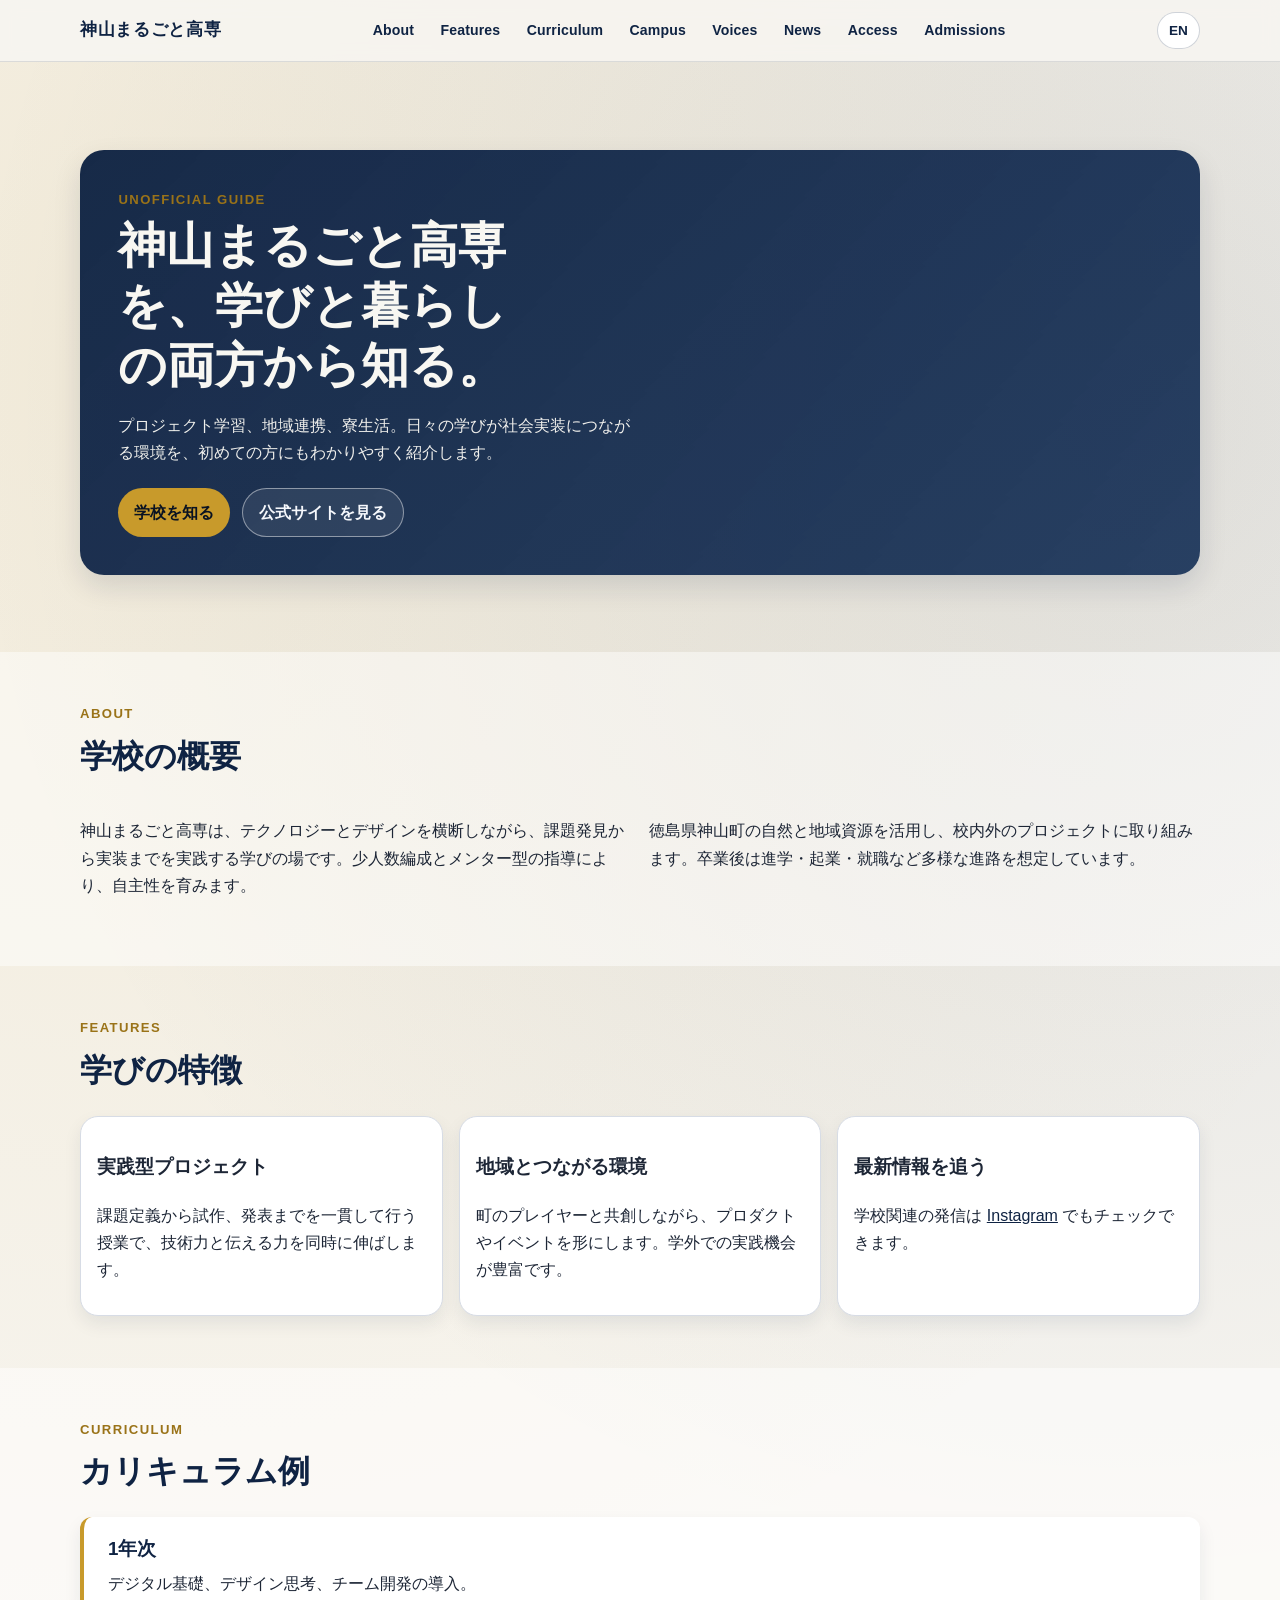
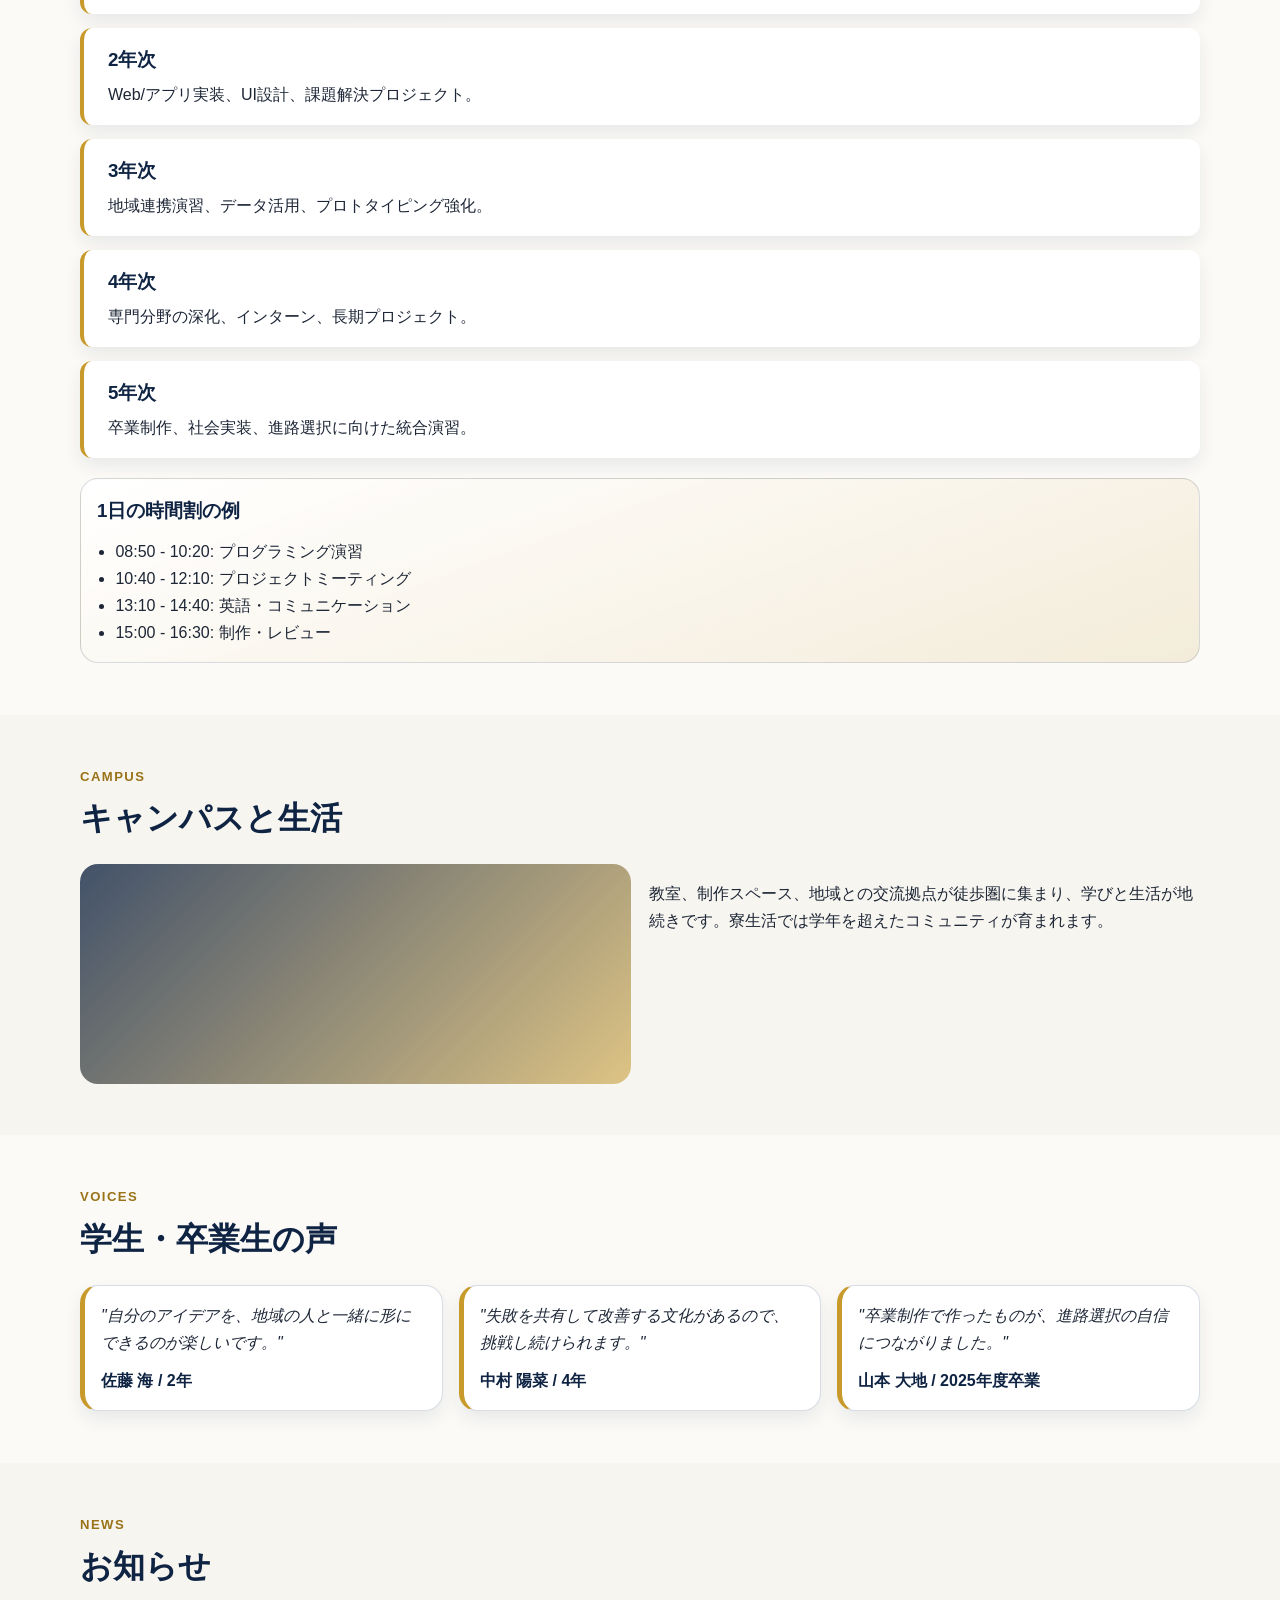
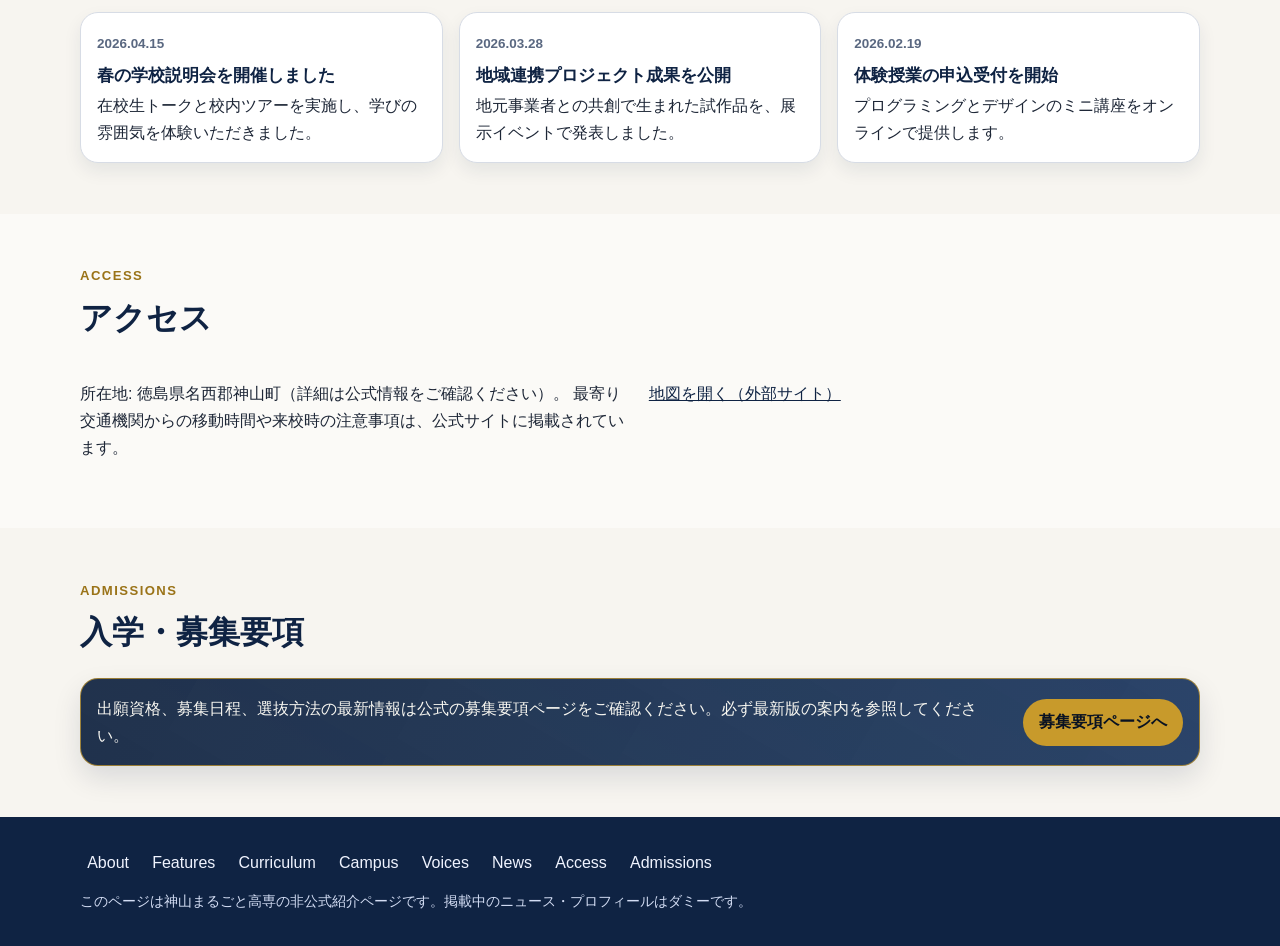
==== index.html @ 4eb80953 "Add initial structure and styles for unofficial Kamiyama Marugoto KOSEN introduction page - Create ." ====
<!doctype html>
<html lang="ja">
  <head>
    <meta charset="UTF-8" />
    <meta name="viewport" content="width=device-width, initial-scale=1.0" />
    <title>神山まるごと高専 非公式紹介ページ</title>
    <meta
      name="description"
      content="神山まるごと高専を紹介する非公式ページです。学びの特徴、カリキュラム、キャンパス、アクセス、募集要項をまとめています。"
    />
    <meta property="og:type" content="website" />
    <meta property="og:title" content="神山まるごと高専 非公式紹介ページ" />
    <meta
      property="og:description"
      content="神山まるごと高専の魅力を、学び・生活・アクセスの観点でわかりやすく紹介します。"
    />
    <meta property="og:image" content="assets/images/ogp-placeholder.jpg" />
    <meta name="twitter:card" content="summary_large_image" />
    <link rel="alternate" hreflang="ja" href="./index.html" />
    <link rel="alternate" hreflang="en" href="./en/index.html" />
    <link rel="alternate" hreflang="x-default" href="./index.html" />
    <link rel="stylesheet" href="assets/css/styles.css" />
    <script src="assets/js/main.js" defer></script>
  </head>
  <body>
    <a class="skip-link" href="#main-content">本文へスキップ</a>

    <header class="site-header" id="top">
      <div class="container header-inner">
        <a class="site-logo" href="#top">神山まるごと高専</a>

        <button
          class="nav-toggle"
          type="button"
          aria-expanded="false"
          aria-controls="primary-nav"
        >
          メニュー
        </button>

        <nav class="primary-nav" id="primary-nav" aria-label="メインナビゲーション">
          <ul>
            <li><a href="#about">About</a></li>
            <li><a href="#features">Features</a></li>
            <li><a href="#curriculum">Curriculum</a></li>
            <li><a href="#campus">Campus</a></li>
            <li><a href="#voices">Voices</a></li>
            <li><a href="#news">News</a></li>
            <li><a href="#access">Access</a></li>
            <li><a href="#admissions">Admissions</a></li>
          </ul>
        </nav>

        <a class="lang-link" href="en/index.html" lang="en" hreflang="en">EN</a>
      </div>
    </header>

    <main id="main-content">
      <section class="hero">
        <div class="container hero-inner">
          <p class="section-eyebrow">Unofficial Guide</p>
          <h1>神山まるごと高専を、学びと暮らしの両方から知る。</h1>
          <p class="hero-copy">
            プロジェクト学習、地域連携、寮生活。日々の学びが社会実装につながる環境を、初めての方にもわかりやすく紹介します。
          </p>
          <div class="hero-actions">
            <a class="button button-primary" href="#about">学校を知る</a>
            <a
              class="button button-secondary"
              href="https://kamiyama.ac.jp/"
              target="_blank"
              rel="noopener noreferrer"
              >公式サイトを見る</a
            >
          </div>
        </div>
      </section>

      <section class="section" id="about">
        <div class="container">
          <p class="section-eyebrow">About</p>
          <h2 class="section-title">学校の概要</h2>
          <div class="two-col">
            <p>
              神山まるごと高専は、テクノロジーとデザインを横断しながら、課題発見から実装までを実践する学びの場です。少人数編成とメンター型の指導により、自主性を育みます。
            </p>
            <p>
              徳島県神山町の自然と地域資源を活用し、校内外のプロジェクトに取り組みます。卒業後は進学・起業・就職など多様な進路を想定しています。
            </p>
          </div>
        </div>
      </section>

      <section class="section" id="features">
        <div class="container">
          <p class="section-eyebrow">Features</p>
          <h2 class="section-title">学びの特徴</h2>
          <div class="feature-grid">
            <article class="feature">
              <h3>実践型プロジェクト</h3>
              <p>
                課題定義から試作、発表までを一貫して行う授業で、技術力と伝える力を同時に伸ばします。
              </p>
            </article>
            <article class="feature">
              <h3>地域とつながる環境</h3>
              <p>
                町のプレイヤーと共創しながら、プロダクトやイベントを形にします。学外での実践機会が豊富です。
              </p>
            </article>
            <article class="feature">
              <h3>最新情報を追う</h3>
              <p>
                学校関連の発信は
                <a
                  href="https://www.instagram.com/"
                  target="_blank"
                  rel="noopener noreferrer"
                  >Instagram</a
                >
                でもチェックできます。
              </p>
            </article>
          </div>
        </div>
      </section>

      <section class="section" id="curriculum">
        <div class="container">
          <p class="section-eyebrow">Curriculum</p>
          <h2 class="section-title">カリキュラム例</h2>
          <div class="timeline">
            <article class="timeline-item">
              <h3>1年次</h3>
              <p>デジタル基礎、デザイン思考、チーム開発の導入。</p>
            </article>
            <article class="timeline-item">
              <h3>2年次</h3>
              <p>Web/アプリ実装、UI設計、課題解決プロジェクト。</p>
            </article>
            <article class="timeline-item">
              <h3>3年次</h3>
              <p>地域連携演習、データ活用、プロトタイピング強化。</p>
            </article>
            <article class="timeline-item">
              <h3>4年次</h3>
              <p>専門分野の深化、インターン、長期プロジェクト。</p>
            </article>
            <article class="timeline-item">
              <h3>5年次</h3>
              <p>卒業制作、社会実装、進路選択に向けた統合演習。</p>
            </article>
          </div>

          <div class="schedule-card">
            <h3>1日の時間割の例</h3>
            <ul>
              <li>08:50 - 10:20: プログラミング演習</li>
              <li>10:40 - 12:10: プロジェクトミーティング</li>
              <li>13:10 - 14:40: 英語・コミュニケーション</li>
              <li>15:00 - 16:30: 制作・レビュー</li>
            </ul>
          </div>
        </div>
      </section>

      <section class="section" id="campus">
        <div class="container">
          <p class="section-eyebrow">Campus</p>
          <h2 class="section-title">キャンパスと生活</h2>
          <div class="two-col">
            <div class="image-placeholder" role="img" aria-label="キャンパスのプレースホルダー画像"></div>
            <p>
              教室、制作スペース、地域との交流拠点が徒歩圏に集まり、学びと生活が地続きです。寮生活では学年を超えたコミュニティが育まれます。
            </p>
          </div>
        </div>
      </section>

      <section class="section" id="voices">
        <div class="container">
          <p class="section-eyebrow">Voices</p>
          <h2 class="section-title">学生・卒業生の声</h2>
          <!-- Dummy profiles: replace names and quotes before production. -->
          <div class="voices-grid">
            <article class="voice-card">
              <p class="voice-quote">"自分のアイデアを、地域の人と一緒に形にできるのが楽しいです。"</p>
              <p class="voice-meta">佐藤 海 / 2年</p>
            </article>
            <article class="voice-card">
              <p class="voice-quote">"失敗を共有して改善する文化があるので、挑戦し続けられます。"</p>
              <p class="voice-meta">中村 陽菜 / 4年</p>
            </article>
            <article class="voice-card">
              <p class="voice-quote">"卒業制作で作ったものが、進路選択の自信につながりました。"</p>
              <p class="voice-meta">山本 大地 / 2025年度卒業</p>
            </article>
          </div>
        </div>
      </section>

      <section class="section" id="news">
        <div class="container">
          <p class="section-eyebrow">News</p>
          <h2 class="section-title">お知らせ</h2>
          <!-- Dummy news entries: replace date, title, and excerpts before production. -->
          <div class="news-list">
            <article class="news-item">
              <time datetime="2026-04-15">2026.04.15</time>
              <h3>春の学校説明会を開催しました</h3>
              <p>在校生トークと校内ツアーを実施し、学びの雰囲気を体験いただきました。</p>
            </article>
            <article class="news-item">
              <time datetime="2026-03-28">2026.03.28</time>
              <h3>地域連携プロジェクト成果を公開</h3>
              <p>地元事業者との共創で生まれた試作品を、展示イベントで発表しました。</p>
            </article>
            <article class="news-item">
              <time datetime="2026-02-19">2026.02.19</time>
              <h3>体験授業の申込受付を開始</h3>
              <p>プログラミングとデザインのミニ講座をオンラインで提供します。</p>
            </article>
          </div>
        </div>
      </section>

      <section class="section" id="access">
        <div class="container">
          <p class="section-eyebrow">Access</p>
          <h2 class="section-title">アクセス</h2>
          <div class="two-col">
            <p>
              所在地: 徳島県名西郡神山町（詳細は公式情報をご確認ください）。
              最寄り交通機関からの移動時間や来校時の注意事項は、公式サイトに掲載されています。
            </p>
            <p>
              <a
                href="https://maps.google.com/"
                target="_blank"
                rel="noopener noreferrer"
                >地図を開く（外部サイト）</a
              >
            </p>
          </div>
        </div>
      </section>

      <section class="section" id="admissions">
        <div class="container">
          <p class="section-eyebrow">Admissions</p>
          <h2 class="section-title">入学・募集要項</h2>
          <div class="cta-band">
            <p>
              出願資格、募集日程、選抜方法の最新情報は公式の募集要項ページをご確認ください。必ず最新版の案内を参照してください。
            </p>
            <a
              class="button button-primary"
              href="https://kamiyama.ac.jp/admissions"
              target="_blank"
              rel="noopener noreferrer"
              >募集要項ページへ</a
            >
          </div>
        </div>
      </section>
    </main>

    <footer class="site-footer">
      <div class="container footer-inner">
        <nav aria-label="フッターナビゲーション">
          <ul class="footer-nav">
            <li><a href="#about">About</a></li>
            <li><a href="#features">Features</a></li>
            <li><a href="#curriculum">Curriculum</a></li>
            <li><a href="#campus">Campus</a></li>
            <li><a href="#voices">Voices</a></li>
            <li><a href="#news">News</a></li>
            <li><a href="#access">Access</a></li>
            <li><a href="#admissions">Admissions</a></li>
          </ul>
        </nav>
        <p class="footer-note">
          このページは神山まるごと高専の非公式紹介ページです。掲載中のニュース・プロフィールはダミーです。
        </p>
      </div>
    </footer>
  </body>
</html>
---- assets/css/styles.css ----
:root {
  --color-navy: #0f2343;
  --color-accent: #c89a2b;
  --color-bg: #f7f5f0;
  --color-text: #1d2636;
  --color-surface: #ffffff;
  --color-border: #d7dce5;
  --radius-lg: 18px;
  --radius-md: 12px;
  --shadow-soft: 0 12px 28px rgba(12, 28, 54, 0.12);
}

* {
  box-sizing: border-box;
}

html {
  scroll-behavior: smooth;
}

body {
  margin: 0;
  color: var(--color-text);
  font-family: "Noto Sans JP", "Yu Gothic", "Hiragino Kaku Gothic ProN", sans-serif;
  line-height: 1.7;
  background:
    radial-gradient(circle at 12% 8%, rgba(200, 154, 43, 0.12), transparent 34%),
    radial-gradient(circle at 88% 10%, rgba(15, 35, 67, 0.1), transparent 30%),
    var(--color-bg);
}

a {
  color: var(--color-navy);
}

a:hover {
  color: #193669;
}

.skip-link {
  position: absolute;
  left: 1rem;
  top: -100%;
  z-index: 200;
  padding: 0.75rem 1rem;
  border-radius: var(--radius-md);
  background: var(--color-navy);
  color: #fff;
  text-decoration: none;
  transition: top 0.2s ease;
}

.skip-link:focus-visible {
  top: 1rem;
}

:focus-visible {
  outline: 3px solid var(--color-accent);
  outline-offset: 3px;
}

.container {
  width: min(1120px, 92vw);
  margin-inline: auto;
}

.site-header {
  position: sticky;
  top: 0;
  z-index: 100;
  background: rgba(247, 245, 240, 0.92);
  backdrop-filter: blur(8px);
  border-bottom: 1px solid rgba(15, 35, 67, 0.12);
}

.header-inner {
  display: grid;
  grid-template-columns: auto 1fr auto;
  gap: 1rem;
  align-items: center;
  padding: 0.75rem 0;
}

.site-logo {
  font-size: 1.05rem;
  font-weight: 800;
  letter-spacing: 0.04em;
  text-decoration: none;
  color: var(--color-navy);
}

.nav-toggle {
  display: none;
  justify-self: end;
  border: 1px solid var(--color-navy);
  background: transparent;
  color: var(--color-navy);
  border-radius: 999px;
  padding: 0.4rem 0.8rem;
  font-weight: 700;
  cursor: pointer;
}

.primary-nav {
  justify-self: center;
}

.primary-nav ul {
  display: flex;
  flex-wrap: wrap;
  justify-content: center;
  gap: 0.2rem 0.35rem;
  margin: 0;
  padding: 0;
  list-style: none;
}

.primary-nav a {
  display: inline-block;
  padding: 0.4rem 0.65rem;
  border-radius: 999px;
  text-decoration: none;
  font-size: 0.88rem;
  font-weight: 700;
  letter-spacing: 0.01em;
}

.primary-nav a:hover {
  background: rgba(15, 35, 67, 0.09);
}

.lang-link {
  justify-self: end;
  display: inline-flex;
  align-items: center;
  justify-content: center;
  min-width: 2.6rem;
  padding: 0.38rem 0.7rem;
  border-radius: 999px;
  border: 1px solid rgba(15, 35, 67, 0.2);
  text-decoration: none;
  font-weight: 700;
  font-size: 0.85rem;
  color: var(--color-navy);
  background: #fff;
}

.hero {
  padding: 5.5rem 0 4.8rem;
}

.hero-inner {
  padding: clamp(1.4rem, 3vw, 2.4rem);
  border-radius: calc(var(--radius-lg) + 6px);
  background:
    linear-gradient(140deg, rgba(15, 35, 67, 0.97), rgba(19, 46, 86, 0.9)),
    linear-gradient(30deg, rgba(200, 154, 43, 0.16), rgba(255, 255, 255, 0));
  box-shadow: var(--shadow-soft);
  color: #f8f7f2;
  animation: revealUp 0.65s ease both;
}

.hero h1 {
  margin: 0.3rem 0 0;
  font-size: clamp(1.85rem, 4vw, 3rem);
  line-height: 1.25;
  max-width: 16ch;
}

.hero-copy {
  margin: 1rem 0 0;
  max-width: 58ch;
  opacity: 0.96;
}

.hero-actions {
  margin-top: 1.35rem;
  display: flex;
  flex-wrap: wrap;
  gap: 0.72rem;
}

.button {
  display: inline-flex;
  align-items: center;
  justify-content: center;
  padding: 0.62rem 1rem;
  border-radius: 999px;
  font-weight: 800;
  text-decoration: none;
  transition:
    transform 0.2s ease,
    box-shadow 0.2s ease,
    background-color 0.2s ease;
}

.button:hover {
  transform: translateY(-1px);
}

.button-primary {
  color: #091222;
  background: var(--color-accent);
}

.button-primary:hover {
  background: #d7ad46;
}

.button-secondary {
  color: #f6f8fc;
  border: 1px solid rgba(255, 255, 255, 0.46);
  background: rgba(255, 255, 255, 0.08);
}

.button-secondary:hover {
  background: rgba(255, 255, 255, 0.18);
}

.section {
  padding: 3.2rem 0;
}

.section:nth-of-type(even):not(.hero) {
  background: rgba(255, 255, 255, 0.46);
}

.section-eyebrow {
  margin: 0;
  color: #9a7318;
  font-size: 0.82rem;
  font-weight: 800;
  text-transform: uppercase;
  letter-spacing: 0.11em;
}

.section-title {
  margin: 0.2rem 0 1.15rem;
  color: var(--color-navy);
  font-size: clamp(1.45rem, 2.5vw, 2rem);
}

.two-col {
  display: grid;
  grid-template-columns: repeat(2, minmax(0, 1fr));
  gap: 1.1rem;
}

.feature-grid {
  display: grid;
  grid-template-columns: repeat(3, minmax(0, 1fr));
  gap: 1rem;
}

.feature {
  border: 1px solid var(--color-border);
  border-radius: var(--radius-lg);
  padding: 1rem;
  background: var(--color-surface);
  box-shadow: 0 8px 18px rgba(15, 35, 67, 0.08);
  transition:
    transform 0.2s ease,
    box-shadow 0.2s ease,
    border-color 0.2s ease;
}

.feature:hover {
  transform: translateY(-3px);
  box-shadow: 0 18px 30px rgba(15, 35, 67, 0.12);
  border-color: rgba(200, 154, 43, 0.72);
}

.timeline {
  display: grid;
  gap: 0.9rem;
  margin-bottom: 1.25rem;
}

.timeline-item {
  position: relative;
  padding: 1rem 1rem 1rem 1.5rem;
  border-left: 4px solid var(--color-accent);
  border-radius: var(--radius-md);
  background: var(--color-surface);
  box-shadow: 0 8px 18px rgba(15, 35, 67, 0.08);
}

.timeline-item h3 {
  margin: 0;
  color: var(--color-navy);
}

.timeline-item p {
  margin: 0.35rem 0 0;
}

.schedule-card {
  padding: 1rem;
  border-radius: var(--radius-lg);
  border: 1px solid rgba(15, 35, 67, 0.16);
  background: linear-gradient(160deg, #fff, rgba(200, 154, 43, 0.14));
}

.schedule-card h3 {
  margin: 0;
  color: var(--color-navy);
}

.schedule-card ul {
  margin: 0.7rem 0 0;
  padding-left: 1.15rem;
}

.image-placeholder {
  min-height: 220px;
  border-radius: var(--radius-lg);
  background:
    linear-gradient(135deg, rgba(15, 35, 67, 0.78), rgba(200, 154, 43, 0.55)),
    repeating-linear-gradient(
      -45deg,
      rgba(255, 255, 255, 0.08),
      rgba(255, 255, 255, 0.08) 8px,
      transparent 8px,
      transparent 16px
    );
}

.voices-grid {
  display: grid;
  grid-template-columns: repeat(3, minmax(0, 1fr));
  gap: 1rem;
}

.voice-card {
  border: 1px solid var(--color-border);
  border-left: 5px solid var(--color-accent);
  border-radius: var(--radius-lg);
  padding: 1rem;
  background: var(--color-surface);
  box-shadow: 0 8px 18px rgba(15, 35, 67, 0.08);
  transition:
    transform 0.2s ease,
    box-shadow 0.2s ease,
    border-color 0.2s ease;
}

.voice-card:hover {
  transform: translateY(-3px);
  box-shadow: 0 18px 30px rgba(15, 35, 67, 0.12);
  border-color: rgba(200, 154, 43, 0.75);
}

.voice-quote {
  margin: 0;
  font-style: italic;
}

.voice-meta {
  margin: 0.7rem 0 0;
  font-weight: 700;
  color: var(--color-navy);
}

.news-list {
  display: grid;
  grid-template-columns: repeat(3, minmax(0, 1fr));
  gap: 1rem;
}

.news-item {
  border: 1px solid var(--color-border);
  border-radius: var(--radius-lg);
  padding: 1rem;
  background: var(--color-surface);
  box-shadow: 0 8px 18px rgba(15, 35, 67, 0.08);
  transition:
    transform 0.2s ease,
    box-shadow 0.2s ease,
    border-color 0.2s ease;
}

.news-item:hover {
  transform: translateY(-3px);
  box-shadow: 0 18px 30px rgba(15, 35, 67, 0.12);
  border-color: rgba(200, 154, 43, 0.72);
}

.news-item time {
  font-size: 0.84rem;
  color: #5a6881;
  font-weight: 700;
}

.news-item h3 {
  margin: 0.45rem 0 0.25rem;
  color: var(--color-navy);
  font-size: 1.08rem;
  line-height: 1.4;
}

.news-item p {
  margin: 0;
}

.cta-band {
  display: grid;
  grid-template-columns: 1fr auto;
  gap: 1rem;
  align-items: center;
  border: 1px solid rgba(200, 154, 43, 0.72);
  border-radius: var(--radius-lg);
  padding: 1rem;
  background:
    linear-gradient(120deg, rgba(15, 35, 67, 0.92), rgba(20, 49, 91, 0.9)),
    linear-gradient(30deg, rgba(200, 154, 43, 0.35), transparent);
  color: #f8f7f1;
  box-shadow: var(--shadow-soft);
}

.cta-band p {
  margin: 0;
}

.site-footer {
  padding: 2rem 0;
  background: var(--color-navy);
  color: #e9edf7;
}

.footer-inner {
  display: grid;
  gap: 0.8rem;
}

.footer-nav {
  display: flex;
  flex-wrap: wrap;
  gap: 0.3rem 0.55rem;
  list-style: none;
  margin: 0;
  padding: 0;
}

.footer-nav a {
  color: #f0f4ff;
  text-decoration: none;
  padding: 0.2rem 0.45rem;
  border-radius: 999px;
}

.footer-nav a:hover {
  background: rgba(255, 255, 255, 0.15);
}

.footer-note {
  margin: 0;
  font-size: 0.9rem;
  color: #d3ddf4;
}

@keyframes revealUp {
  from {
    opacity: 0;
    transform: translateY(14px);
  }

  to {
    opacity: 1;
    transform: translateY(0);
  }
}

@media (max-width: 980px) {
  .feature-grid,
  .news-list,
  .voices-grid {
    grid-template-columns: repeat(2, minmax(0, 1fr));
  }

  .cta-band {
    grid-template-columns: 1fr;
  }
}

@media (max-width: 900px) {
  .header-inner {
    grid-template-columns: 1fr auto auto;
  }

  .nav-toggle {
    display: inline-flex;
    align-items: center;
    justify-content: center;
  }

  .primary-nav {
    grid-column: 1 / -1;
    justify-self: stretch;
    display: none;
    margin-top: 0.25rem;
  }

  .primary-nav.is-open {
    display: block;
  }

  .primary-nav ul {
    justify-content: flex-start;
    background: #fff;
    border-radius: var(--radius-md);
    border: 1px solid var(--color-border);
    padding: 0.35rem;
  }
}

@media (max-width: 760px) {
  .hero {
    padding: 4.6rem 0 4rem;
  }

  .two-col,
  .feature-grid,
  .news-list,
  .voices-grid {
    grid-template-columns: 1fr;
  }

  .section {
    padding: 2.7rem 0;
  }
}

@media (prefers-reduced-motion: reduce) {
  html {
    scroll-behavior: auto;
  }

  *,
  *::before,
  *::after {
    animation: none !important;
    transition: none !important;
  }
}
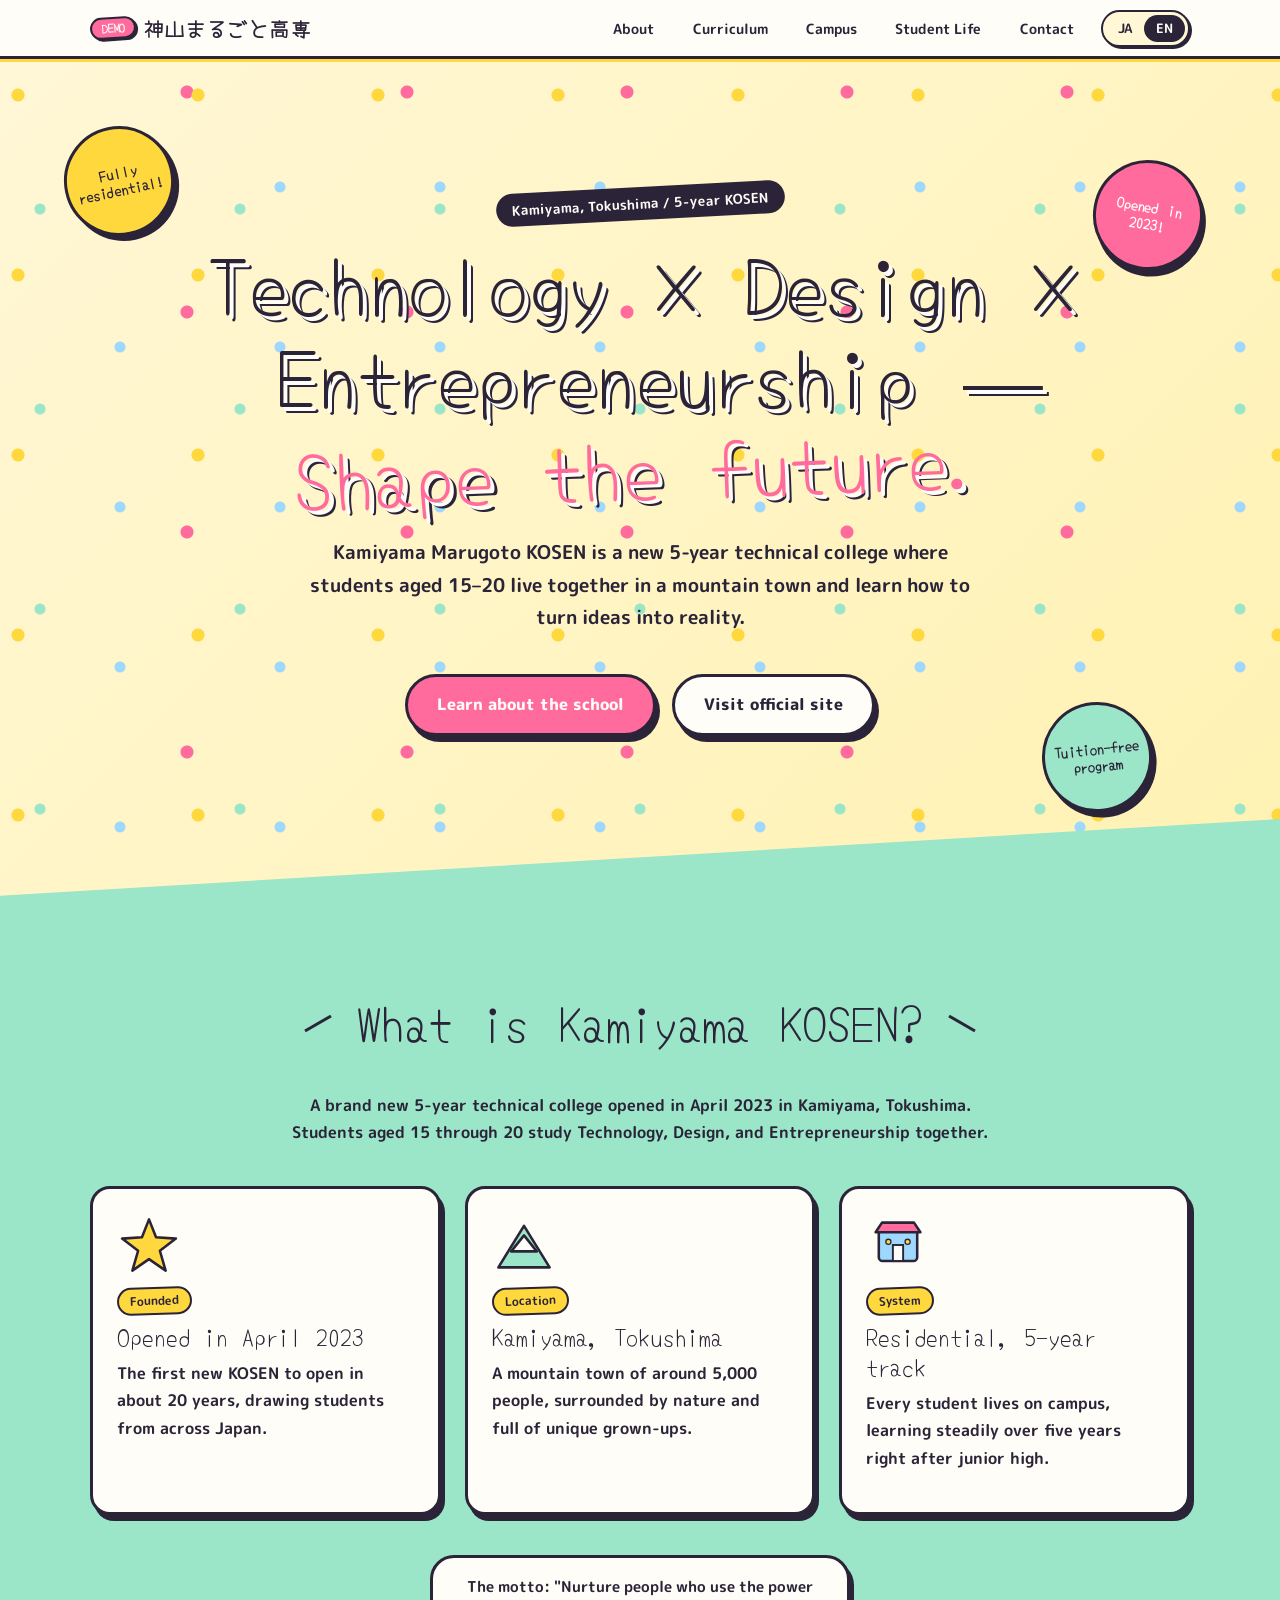
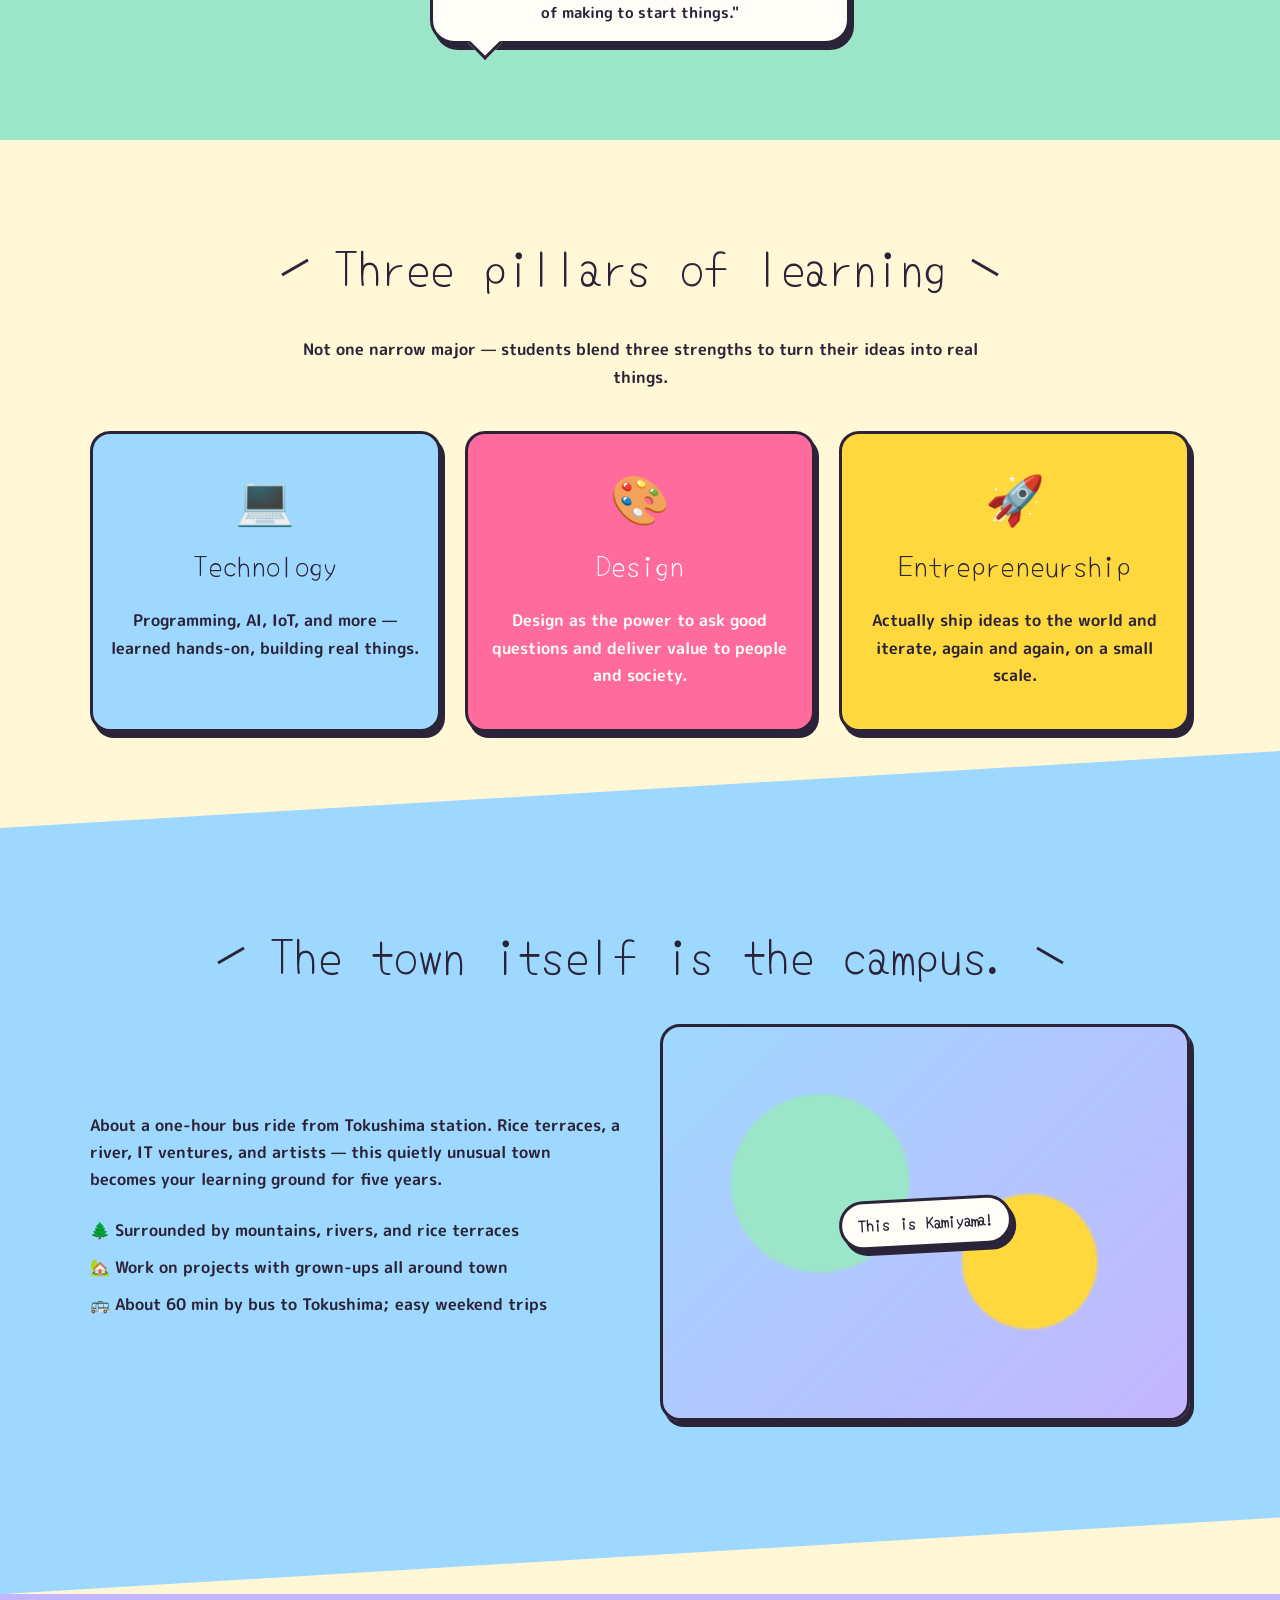
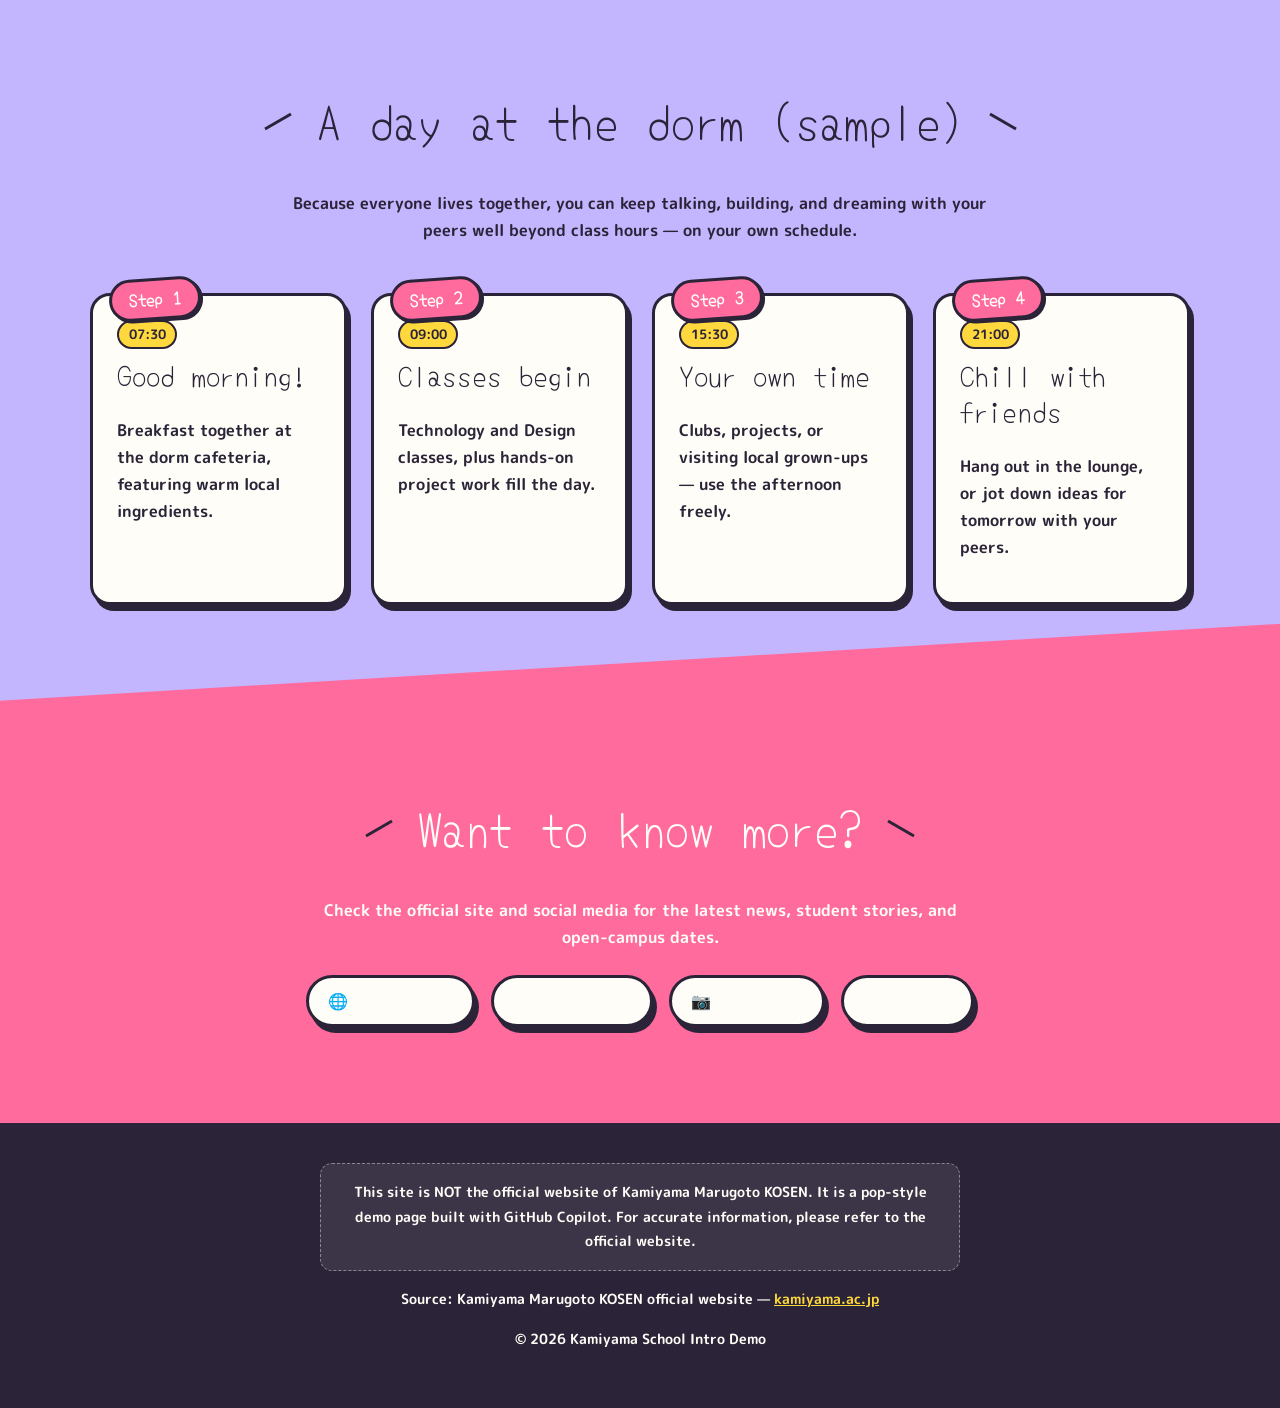
==== commit 2d632de4: "Refactor code structure and remove redundant sections for improved readability and maintainability" ====
--- a/index.html
+++ b/index.html
@@ -1,288 +1,214 @@
 <!doctype html>
 <html lang="ja">
-  <head>
-    <meta charset="UTF-8" />
-    <meta name="viewport" content="width=device-width, initial-scale=1.0" />
-    <title>神山まるごと高専 非公式紹介ページ</title>
-    <meta
-      name="description"
-      content="神山まるごと高専を紹介する非公式ページです。学びの特徴、カリキュラム、キャンパス、アクセス、募集要項をまとめています。"
-    />
-    <meta property="og:type" content="website" />
-    <meta property="og:title" content="神山まるごと高専 非公式紹介ページ" />
-    <meta
-      property="og:description"
-      content="神山まるごと高専の魅力を、学び・生活・アクセスの観点でわかりやすく紹介します。"
-    />
-    <meta property="og:image" content="assets/images/ogp-placeholder.jpg" />
-    <meta name="twitter:card" content="summary_large_image" />
-    <link rel="alternate" hreflang="ja" href="./index.html" />
-    <link rel="alternate" hreflang="en" href="./en/index.html" />
-    <link rel="alternate" hreflang="x-default" href="./index.html" />
-    <link rel="stylesheet" href="assets/css/styles.css" />
-    <script src="assets/js/main.js" defer></script>
-  </head>
-  <body>
-    <a class="skip-link" href="#main-content">本文へスキップ</a>
-
-    <header class="site-header" id="top">
-      <div class="container header-inner">
-        <a class="site-logo" href="#top">神山まるごと高専</a>
-
-        <button
-          class="nav-toggle"
-          type="button"
-          aria-expanded="false"
-          aria-controls="primary-nav"
-        >
-          メニュー
-        </button>
-
-        <nav class="primary-nav" id="primary-nav" aria-label="メインナビゲーション">
-          <ul>
-            <li><a href="#about">About</a></li>
-            <li><a href="#features">Features</a></li>
-            <li><a href="#curriculum">Curriculum</a></li>
-            <li><a href="#campus">Campus</a></li>
-            <li><a href="#voices">Voices</a></li>
-            <li><a href="#news">News</a></li>
-            <li><a href="#access">Access</a></li>
-            <li><a href="#admissions">Admissions</a></li>
-          </ul>
-        </nav>
-
-        <a class="lang-link" href="en/index.html" lang="en" hreflang="en">EN</a>
-      </div>
-    </header>
-
-    <main id="main-content">
-      <section class="hero">
-        <div class="container hero-inner">
-          <p class="section-eyebrow">Unofficial Guide</p>
-          <h1>神山まるごと高専を、学びと暮らしの両方から知る。</h1>
-          <p class="hero-copy">
-            プロジェクト学習、地域連携、寮生活。日々の学びが社会実装につながる環境を、初めての方にもわかりやすく紹介します。
-          </p>
-          <div class="hero-actions">
-            <a class="button button-primary" href="#about">学校を知る</a>
-            <a
-              class="button button-secondary"
-              href="https://kamiyama.ac.jp/"
-              target="_blank"
-              rel="noopener noreferrer"
-              >公式サイトを見る</a
-            >
-          </div>
-        </div>
-      </section>
-
-      <section class="section" id="about">
-        <div class="container">
-          <p class="section-eyebrow">About</p>
-          <h2 class="section-title">学校の概要</h2>
-          <div class="two-col">
-            <p>
-              神山まるごと高専は、テクノロジーとデザインを横断しながら、課題発見から実装までを実践する学びの場です。少人数編成とメンター型の指導により、自主性を育みます。
-            </p>
-            <p>
-              徳島県神山町の自然と地域資源を活用し、校内外のプロジェクトに取り組みます。卒業後は進学・起業・就職など多様な進路を想定しています。
-            </p>
-          </div>
-        </div>
-      </section>
-
-      <section class="section" id="features">
-        <div class="container">
-          <p class="section-eyebrow">Features</p>
-          <h2 class="section-title">学びの特徴</h2>
-          <div class="feature-grid">
-            <article class="feature">
-              <h3>実践型プロジェクト</h3>
-              <p>
-                課題定義から試作、発表までを一貫して行う授業で、技術力と伝える力を同時に伸ばします。
-              </p>
-            </article>
-            <article class="feature">
-              <h3>地域とつながる環境</h3>
-              <p>
-                町のプレイヤーと共創しながら、プロダクトやイベントを形にします。学外での実践機会が豊富です。
-              </p>
-            </article>
-            <article class="feature">
-              <h3>最新情報を追う</h3>
-              <p>
-                学校関連の発信は
-                <a
-                  href="https://www.instagram.com/"
-                  target="_blank"
-                  rel="noopener noreferrer"
-                  >Instagram</a
-                >
-                でもチェックできます。
-              </p>
-            </article>
-          </div>
-        </div>
-      </section>
-
-      <section class="section" id="curriculum">
-        <div class="container">
-          <p class="section-eyebrow">Curriculum</p>
-          <h2 class="section-title">カリキュラム例</h2>
-          <div class="timeline">
-            <article class="timeline-item">
-              <h3>1年次</h3>
-              <p>デジタル基礎、デザイン思考、チーム開発の導入。</p>
-            </article>
-            <article class="timeline-item">
-              <h3>2年次</h3>
-              <p>Web/アプリ実装、UI設計、課題解決プロジェクト。</p>
-            </article>
-            <article class="timeline-item">
-              <h3>3年次</h3>
-              <p>地域連携演習、データ活用、プロトタイピング強化。</p>
-            </article>
-            <article class="timeline-item">
-              <h3>4年次</h3>
-              <p>専門分野の深化、インターン、長期プロジェクト。</p>
-            </article>
-            <article class="timeline-item">
-              <h3>5年次</h3>
-              <p>卒業制作、社会実装、進路選択に向けた統合演習。</p>
-            </article>
-          </div>
-
-          <div class="schedule-card">
-            <h3>1日の時間割の例</h3>
-            <ul>
-              <li>08:50 - 10:20: プログラミング演習</li>
-              <li>10:40 - 12:10: プロジェクトミーティング</li>
-              <li>13:10 - 14:40: 英語・コミュニケーション</li>
-              <li>15:00 - 16:30: 制作・レビュー</li>
+<head>
+  <meta charset="utf-8" />
+  <meta name="viewport" content="width=device-width, initial-scale=1" />
+  <title data-i18n="meta.title">神山まるごと高専 紹介ページ（非公式サンプル）</title>
+  <meta name="description" data-i18n="meta.description" content="神山まるごと高専の魅力を紹介するデモサイトなのだ。" />
+  <meta name="color-scheme" content="light" />
+  <meta name="theme-color" content="#ffd83d" />
+
+  <!-- Google Fonts: 手書き風＋丸ゴシック -->
+  <link rel="preconnect" href="https://fonts.googleapis.com" />
+  <link rel="preconnect" href="https://fonts.gstatic.com" crossorigin />
+  <link href="https://fonts.googleapis.com/css2?family=Yomogi&family=Zen+Kurenaido&family=M+PLUS+Rounded+1c:wght@500;700;800&display=swap" rel="stylesheet" />
+
+  <link rel="stylesheet" href="./assets/css/style.css" />
+  <link rel="icon" href="./assets/img/character.svg" type="image/svg+xml" />
+</head>
+<body>
+  <!-- Header -->
+  <header class="site-header">
+    <div class="container site-header__inner">
+      <a href="#top" class="logo" aria-label="神山まるごと高専 紹介ページ">
+        <span class="logo__badge">DEMO</span>
+        <span>神山まるごと高専</span>
+      </a>
+      <nav class="nav" aria-label="セクションナビゲーション">
+        <ul class="nav__list">
+          <li><a href="#about" data-i18n="nav.about">学校のこと</a></li>
+          <li><a href="#features" data-i18n="nav.features">特色</a></li>
+          <li><a href="#campus" data-i18n="nav.campus">キャンパス</a></li>
+          <li><a href="#life" data-i18n="nav.life">学生生活</a></li>
+          <li><a href="#contact" data-i18n="nav.contact">お問い合わせ</a></li>
+        </ul>
+        <div class="lang-toggle" role="group" aria-label="Language">
+          <button type="button" data-lang-btn="ja" aria-pressed="true">JA</button>
+          <button type="button" data-lang-btn="en" aria-pressed="false">EN</button>
+        </div>
+      </nav>
+    </div>
+  </header>
+
+  <main id="top">
+    <!-- Hero -->
+    <section class="hero">
+      <div class="container hero__inner reveal">
+        <span class="hero__eyebrow" data-i18n="hero.eyebrow">徳島県神山町発 / 5年制高等専門学校</span>
+        <h1 class="hero__title">
+          <span data-i18n="hero.title.1">テクノロジー×デザイン×起業家精神で、</span><br />
+          <span class="hero__title-accent" data-i18n="hero.title.2">未来をつくる。</span>
+        </h1>
+        <p class="hero__lead" data-i18n="hero.lead">
+          神山まるごと高専は、モノをつくる力で、コトを起こす人を育てる学校なのだ。
+        </p>
+        <div class="hero__cta">
+          <a class="btn btn--primary" href="#about" data-i18n="hero.cta.primary">学校のことを知る</a>
+          <a class="btn btn--ghost" href="https://kamiyama.ac.jp/" target="_blank" rel="noopener" data-i18n="hero.cta.secondary">公式サイトを見る</a>
+        </div>
+      </div>
+      <div class="hero__sticker hero__sticker--1" data-i18n="hero.sticker.1">全寮制！5年間</div>
+      <div class="hero__sticker hero__sticker--2" data-i18n="hero.sticker.2">2023年開校！</div>
+      <div class="hero__sticker hero__sticker--3" data-i18n="hero.sticker.3">学費実質ゼロ円制度</div>
+    </section>
+
+    <!-- About -->
+    <section id="about" class="section section--slant-top bg-mint">
+      <div class="container">
+        <h2 class="section__title reveal"><span class="section__title-deco" data-i18n="about.title">神山まるごと高専って？</span></h2>
+        <p class="reveal" style="text-align:center;max-width:720px;margin:0 auto 2.5rem;" data-i18n="about.lead">2023年4月に徳島県神山町で開校した、新しい高等専門学校（高専）なのだ。</p>
+
+        <div class="card-grid">
+          <article class="card reveal">
+            <img class="card__icon" src="./assets/img/star.svg" alt="" />
+            <span class="card__tag" data-i18n="about.card1.tag">開校</span>
+            <h3 class="card__title" data-i18n="about.card1.title">2023年4月開校</h3>
+            <p data-i18n="about.card1.body">約20年ぶりに新設された高専として話題になった、全国から学生が集まる学校なのだ。</p>
+          </article>
+          <article class="card reveal">
+            <img class="card__icon" src="./assets/img/mountain.svg" alt="" />
+            <span class="card__tag" data-i18n="about.card2.tag">立地</span>
+            <h3 class="card__title" data-i18n="about.card2.title">徳島県・神山町</h3>
+            <p data-i18n="about.card2.body">人口5,000人ほどの山あいの町。豊かな自然とユニークな大人たちに囲まれて学ぶのだ。</p>
+          </article>
+          <article class="card reveal">
+            <img class="card__icon" src="./assets/img/school.svg" alt="" />
+            <span class="card__tag" data-i18n="about.card3.tag">制度</span>
+            <h3 class="card__title" data-i18n="about.card3.title">全寮制・5年一貫</h3>
+            <p data-i18n="about.card3.body">全員が寮で生活しながら、中学卒業直後から5年間、のびのびとじっくり学べる環境なのだ。</p>
+          </article>
+        </div>
+
+        <div style="text-align:center;margin-top:2.5rem;" class="reveal">
+          <span class="bubble" data-i18n="about.bubble">「モノをつくる力で、コトを起こす人を育てる。」が合言葉なのだ！</span>
+        </div>
+      </div>
+    </section>
+
+    <!-- Features -->
+    <section id="features" class="section bg-cream">
+      <div class="container">
+        <h2 class="section__title reveal"><span class="section__title-deco" data-i18n="features.title">3つの学びの柱</span></h2>
+        <p class="reveal" style="text-align:center;max-width:720px;margin:0 auto 2.5rem;" data-i18n="features.lead">
+          3つの力をかけあわせて、アイデアをカタチにする力を育てるのだ。
+        </p>
+        <div class="pillars">
+          <article class="pillar reveal">
+            <span class="pillar__emoji" aria-hidden="true">💻</span>
+            <h3 data-i18n="features.p1.title">テクノロジー</h3>
+            <p data-i18n="features.p1.body">プログラミング、AI、IoTなどを手を動かしながら学ぶのだ。</p>
+          </article>
+          <article class="pillar reveal">
+            <span class="pillar__emoji" aria-hidden="true">🎨</span>
+            <h3 data-i18n="features.p2.title">デザイン</h3>
+            <p data-i18n="features.p2.body">問いを立てて、人と社会に届ける力としてのデザインを学ぶのだ。</p>
+          </article>
+          <article class="pillar reveal">
+            <span class="pillar__emoji" aria-hidden="true">🚀</span>
+            <h3 data-i18n="features.p3.title">起業家精神</h3>
+            <p data-i18n="features.p3.body">アイデアを世に出して、小さく動かしてみる経験を積むのだ。</p>
+          </article>
+        </div>
+      </div>
+    </section>
+
+    <!-- Campus -->
+    <section id="campus" class="section section--slant-both bg-sky">
+      <div class="container">
+        <h2 class="section__title reveal"><span class="section__title-deco" data-i18n="campus.title">キャンパスは、神山町まるごと。</span></h2>
+        <div class="two-col">
+          <div class="reveal">
+            <p data-i18n="campus.lead">徳島駅からバスで約1時間。町そのものが学びの舞台なのだ。</p>
+            <ul style="list-style:none;padding:0;margin-top:1.5rem;">
+              <li style="margin-bottom:.6rem;" data-i18n="campus.feature1">🌲 山・川・棚田に囲まれた自然豊かな環境</li>
+              <li style="margin-bottom:.6rem;" data-i18n="campus.feature2">🏡 町じゅうの大人と一緒にプロジェクトができる</li>
+              <li style="margin-bottom:.6rem;" data-i18n="campus.feature3">🚌 徳島駅までバス約60分</li>
             </ul>
           </div>
-        </div>
-      </section>
-
-      <section class="section" id="campus">
-        <div class="container">
-          <p class="section-eyebrow">Campus</p>
-          <h2 class="section-title">キャンパスと生活</h2>
-          <div class="two-col">
-            <div class="image-placeholder" role="img" aria-label="キャンパスのプレースホルダー画像"></div>
-            <p>
-              教室、制作スペース、地域との交流拠点が徒歩圏に集まり、学びと生活が地続きです。寮生活では学年を超えたコミュニティが育まれます。
-            </p>
+          <div class="map-card reveal" aria-hidden="true">
+            <span class="map-card__pin" data-i18n="campus.map.pin">ここが神山町なのだ！</span>
           </div>
         </div>
-      </section>
-
-      <section class="section" id="voices">
-        <div class="container">
-          <p class="section-eyebrow">Voices</p>
-          <h2 class="section-title">学生・卒業生の声</h2>
-          <!-- Dummy profiles: replace names and quotes before production. -->
-          <div class="voices-grid">
-            <article class="voice-card">
-              <p class="voice-quote">"自分のアイデアを、地域の人と一緒に形にできるのが楽しいです。"</p>
-              <p class="voice-meta">佐藤 海 / 2年</p>
-            </article>
-            <article class="voice-card">
-              <p class="voice-quote">"失敗を共有して改善する文化があるので、挑戦し続けられます。"</p>
-              <p class="voice-meta">中村 陽菜 / 4年</p>
-            </article>
-            <article class="voice-card">
-              <p class="voice-quote">"卒業制作で作ったものが、進路選択の自信につながりました。"</p>
-              <p class="voice-meta">山本 大地 / 2025年度卒業</p>
-            </article>
-          </div>
-        </div>
-      </section>
-
-      <section class="section" id="news">
-        <div class="container">
-          <p class="section-eyebrow">News</p>
-          <h2 class="section-title">お知らせ</h2>
-          <!-- Dummy news entries: replace date, title, and excerpts before production. -->
-          <div class="news-list">
-            <article class="news-item">
-              <time datetime="2026-04-15">2026.04.15</time>
-              <h3>春の学校説明会を開催しました</h3>
-              <p>在校生トークと校内ツアーを実施し、学びの雰囲気を体験いただきました。</p>
-            </article>
-            <article class="news-item">
-              <time datetime="2026-03-28">2026.03.28</time>
-              <h3>地域連携プロジェクト成果を公開</h3>
-              <p>地元事業者との共創で生まれた試作品を、展示イベントで発表しました。</p>
-            </article>
-            <article class="news-item">
-              <time datetime="2026-02-19">2026.02.19</time>
-              <h3>体験授業の申込受付を開始</h3>
-              <p>プログラミングとデザインのミニ講座をオンラインで提供します。</p>
-            </article>
-          </div>
-        </div>
-      </section>
-
-      <section class="section" id="access">
-        <div class="container">
-          <p class="section-eyebrow">Access</p>
-          <h2 class="section-title">アクセス</h2>
-          <div class="two-col">
-            <p>
-              所在地: 徳島県名西郡神山町（詳細は公式情報をご確認ください）。
-              最寄り交通機関からの移動時間や来校時の注意事項は、公式サイトに掲載されています。
-            </p>
-            <p>
-              <a
-                href="https://maps.google.com/"
-                target="_blank"
-                rel="noopener noreferrer"
-                >地図を開く（外部サイト）</a
-              >
-            </p>
-          </div>
-        </div>
-      </section>
-
-      <section class="section" id="admissions">
-        <div class="container">
-          <p class="section-eyebrow">Admissions</p>
-          <h2 class="section-title">入学・募集要項</h2>
-          <div class="cta-band">
-            <p>
-              出願資格、募集日程、選抜方法の最新情報は公式の募集要項ページをご確認ください。必ず最新版の案内を参照してください。
-            </p>
-            <a
-              class="button button-primary"
-              href="https://kamiyama.ac.jp/admissions"
-              target="_blank"
-              rel="noopener noreferrer"
-              >募集要項ページへ</a
-            >
-          </div>
-        </div>
-      </section>
-    </main>
-
-    <footer class="site-footer">
-      <div class="container footer-inner">
-        <nav aria-label="フッターナビゲーション">
-          <ul class="footer-nav">
-            <li><a href="#about">About</a></li>
-            <li><a href="#features">Features</a></li>
-            <li><a href="#curriculum">Curriculum</a></li>
-            <li><a href="#campus">Campus</a></li>
-            <li><a href="#voices">Voices</a></li>
-            <li><a href="#news">News</a></li>
-            <li><a href="#access">Access</a></li>
-            <li><a href="#admissions">Admissions</a></li>
-          </ul>
-        </nav>
-        <p class="footer-note">
-          このページは神山まるごと高専の非公式紹介ページです。掲載中のニュース・プロフィールはダミーです。
-        </p>
-      </div>
-    </footer>
-  </body>
+      </div>
+    </section>
+
+    <!-- Student Life -->
+    <section id="life" class="section bg-lavender">
+      <div class="container">
+        <h2 class="section__title reveal"><span class="section__title-deco" data-i18n="life.title">寮での1日（例）</span></h2>
+        <p class="reveal" style="text-align:center;max-width:720px;margin:0 auto 3rem;" data-i18n="life.lead">
+          なかまと一緒に、自分のペースで時間を使えるのだ。
+        </p>
+        <div class="steps">
+          <article class="step reveal">
+            <span class="step__num">Step 1</span>
+            <span class="step__time" data-i18n="life.step1.time">07:30</span>
+            <h3 data-i18n="life.step1.title">おはよう！</h3>
+            <p data-i18n="life.step1.body">みんなで朝ごはん。地元食材のあたたかい料理を食べるのだ。</p>
+          </article>
+          <article class="step reveal">
+            <span class="step__num">Step 2</span>
+            <span class="step__time" data-i18n="life.step2.time">09:00</span>
+            <h3 data-i18n="life.step2.title">授業スタート</h3>
+            <p data-i18n="life.step2.body">テクノロジー・デザインの授業や、プロジェクトワーク中心なのだ。</p>
+          </article>
+          <article class="step reveal">
+            <span class="step__num">Step 3</span>
+            <span class="step__time" data-i18n="life.step3.time">15:30</span>
+            <h3 data-i18n="life.step3.title">自分の時間</h3>
+            <p data-i18n="life.step3.body">部活、プロジェクト、町のおとなに会いに行くのだ。</p>
+          </article>
+          <article class="step reveal">
+            <span class="step__num">Step 4</span>
+            <span class="step__time" data-i18n="life.step4.time">21:00</span>
+            <h3 data-i18n="life.step4.title">なかまとリラックス</h3>
+            <p data-i18n="life.step4.body">寮のラウンジでおしゃべりしたり、明日のアイデアをメモしたりするのだ。</p>
+          </article>
+        </div>
+      </div>
+    </section>
+
+    <!-- Contact -->
+    <section id="contact" class="section section--slant-top bg-cherry">
+      <div class="container" style="text-align:center;">
+        <h2 class="section__title reveal"><span class="section__title-deco" data-i18n="contact.title">もっと知りたくなったら</span></h2>
+        <p class="reveal" style="max-width:640px;margin:0 auto;" data-i18n="contact.lead">
+          公式サイトやSNSで、最新情報をチェックできるのだ。
+        </p>
+        <ul class="sns-list reveal">
+          <li><a href="https://kamiyama.ac.jp/" target="_blank" rel="noopener"><span aria-hidden="true">🌐</span><span data-i18n="contact.sns.site">公式サイト</span></a></li>
+          <li><a href="https://twitter.com/kamiyama_kosen" target="_blank" rel="noopener"><span aria-hidden="true">✖️</span><span data-i18n="contact.sns.x">X（旧Twitter）</span></a></li>
+          <li><a href="https://www.instagram.com/kamiyama_kosen/" target="_blank" rel="noopener"><span aria-hidden="true">📷</span><span data-i18n="contact.sns.instagram">Instagram</span></a></li>
+          <li><a href="https://www.youtube.com/@kamiyama_kosen" target="_blank" rel="noopener"><span aria-hidden="true">▶️</span><span data-i18n="contact.sns.youtube">YouTube</span></a></li>
+        </ul>
+      </div>
+    </section>
+  </main>
+
+  <footer class="site-footer">
+    <div class="container">
+      <p class="site-footer__disclaimer" data-i18n="footer.disclaimer">
+        ※本サイトは神山まるごと高専の公式サイトではないのだ。デモとして作成したサンプルページなのだ。
+      </p>
+      <p>
+        <span data-i18n="footer.source">情報出典：神山まるごと高専 公式サイト</span>
+        — <a href="https://kamiyama.ac.jp/" target="_blank" rel="noopener">kamiyama.ac.jp</a>
+      </p>
+      <p data-i18n="footer.copy">© 2026 Kamiyama School Intro Demo</p>
+    </div>
+  </footer>
+
+  <script src="./assets/js/i18n.js" defer></script>
+  <script src="./assets/js/main.js" defer></script>
+</body>
 </html>
--- a/assets/css/style.css
+++ b/assets/css/style.css
@@ -0,0 +1,587 @@
+/* =====================================================
+   神山まるごと高専 紹介ページ（非公式サンプル）
+   Design: Pop & Fancy / inspired by bright collage LPs
+   ===================================================== */
+
+/* ---------- Design Tokens ---------- */
+:root {
+  /* Palette */
+  --c-cream: #fff7d6;
+  --c-sun: #ffd83d;
+  --c-mint: #9be5c8;
+  --c-sky: #9fd8ff;
+  --c-cherry: #ff6b9d;
+  --c-lavender: #c4b5ff;
+  --c-orange: #ff9b52;
+  --c-ink: #2b2438;
+  --c-white: #fffdf7;
+
+  /* Type */
+  --f-hand: "Yomogi", "Zen Kurenaido", "M PLUS Rounded 1c", system-ui, sans-serif;
+  --f-round: "M PLUS Rounded 1c", system-ui, -apple-system, "Hiragino Maru Gothic ProN", sans-serif;
+
+  /* Spacing */
+  --s-1: 0.5rem;
+  --s-2: 1rem;
+  --s-3: 1.5rem;
+  --s-4: 2.5rem;
+  --s-5: 4rem;
+  --s-6: 6rem;
+
+  /* Radius & shadows */
+  --r-pill: 999px;
+  --r-card: 20px;
+  --shadow-pop: 4px 6px 0 var(--c-ink);
+  --shadow-soft: 0 10px 30px rgba(43, 36, 56, 0.12);
+}
+
+/* ---------- Reset & Base ---------- */
+*,
+*::before,
+*::after {
+  box-sizing: border-box;
+}
+
+html {
+  scroll-behavior: smooth;
+}
+
+body {
+  margin: 0;
+  font-family: var(--f-round);
+  font-weight: 700;
+  color: var(--c-ink);
+  background: var(--c-cream);
+  line-height: 1.7;
+  overflow-x: hidden;
+  -webkit-font-smoothing: antialiased;
+}
+
+img,
+svg {
+  max-width: 100%;
+  display: block;
+}
+
+a {
+  color: inherit;
+}
+
+h1,
+h2,
+h3,
+h4 {
+  font-family: var(--f-hand);
+  font-weight: 400;
+  line-height: 1.25;
+  margin: 0 0 var(--s-3);
+}
+
+h1 { font-size: clamp(2.2rem, 6vw, 4.5rem); }
+h2 { font-size: clamp(1.8rem, 4.5vw, 3rem); }
+h3 { font-size: clamp(1.3rem, 2.8vw, 1.8rem); }
+
+p { margin: 0 0 var(--s-2); }
+
+.container {
+  width: min(1100px, 92%);
+  margin-inline: auto;
+}
+
+.sr-only {
+  position: absolute;
+  width: 1px; height: 1px;
+  padding: 0; margin: -1px;
+  overflow: hidden; clip: rect(0 0 0 0);
+  white-space: nowrap; border: 0;
+}
+
+/* ---------- Patterns (SVG backgrounds) ---------- */
+.pattern-dots {
+  background-image: radial-gradient(circle, rgba(43, 36, 56, 0.15) 1.5px, transparent 2px);
+  background-size: 18px 18px;
+}
+.pattern-stars {
+  background-image:
+    radial-gradient(circle at 10% 20%, var(--c-sun) 3px, transparent 4px),
+    radial-gradient(circle at 70% 60%, var(--c-cherry) 3px, transparent 4px),
+    radial-gradient(circle at 40% 80%, var(--c-sky) 3px, transparent 4px);
+  background-size: 140px 140px;
+}
+.pattern-stripes {
+  background-image: repeating-linear-gradient(
+    45deg,
+    rgba(255, 255, 255, 0.6) 0 10px,
+    transparent 10px 20px
+  );
+}
+
+/* ---------- Header ---------- */
+.site-header {
+  position: sticky;
+  top: 0;
+  z-index: 50;
+  background: var(--c-white);
+  border-bottom: 3px solid var(--c-ink);
+  box-shadow: 0 3px 0 var(--c-sun);
+}
+
+.site-header__inner {
+  display: flex;
+  align-items: center;
+  justify-content: space-between;
+  padding: 0.6rem 0;
+  gap: var(--s-2);
+}
+
+.logo {
+  font-family: var(--f-hand);
+  font-size: 1.3rem;
+  line-height: 1.1;
+  display: inline-flex;
+  align-items: center;
+  gap: 0.4rem;
+  text-decoration: none;
+}
+.logo__badge {
+  display: inline-block;
+  background: var(--c-cherry);
+  color: var(--c-white);
+  padding: 0.15rem 0.6rem;
+  border-radius: var(--r-pill);
+  border: 2px solid var(--c-ink);
+  box-shadow: 2px 2px 0 var(--c-ink);
+  font-size: 0.75rem;
+  transform: rotate(-4deg);
+}
+
+.nav {
+  display: flex;
+  align-items: center;
+  gap: var(--s-2);
+}
+.nav__list {
+  display: none;
+  gap: var(--s-2);
+  list-style: none;
+  margin: 0; padding: 0;
+}
+@media (min-width: 768px) {
+  .nav__list { display: flex; }
+}
+.nav__list a {
+  text-decoration: none;
+  font-size: 0.9rem;
+  padding: 0.35rem 0.7rem;
+  border-radius: var(--r-pill);
+  transition: background 0.2s;
+}
+.nav__list a:hover { background: var(--c-sun); }
+
+.lang-toggle {
+  display: inline-flex;
+  background: var(--c-cream);
+  border: 2px solid var(--c-ink);
+  border-radius: var(--r-pill);
+  padding: 3px;
+  box-shadow: 2px 2px 0 var(--c-ink);
+}
+.lang-toggle button {
+  font-family: var(--f-round);
+  font-weight: 700;
+  font-size: 0.8rem;
+  padding: 0.25rem 0.75rem;
+  border: 0;
+  background: transparent;
+  border-radius: var(--r-pill);
+  cursor: pointer;
+  color: var(--c-ink);
+}
+.lang-toggle button[aria-pressed="true"] {
+  background: var(--c-ink);
+  color: var(--c-white);
+}
+
+/* ---------- Buttons ---------- */
+.btn {
+  display: inline-flex;
+  align-items: center;
+  gap: 0.5rem;
+  font-family: var(--f-round);
+  font-weight: 800;
+  font-size: 1rem;
+  padding: 0.9rem 1.8rem;
+  border-radius: var(--r-pill);
+  border: 3px solid var(--c-ink);
+  background: var(--c-white);
+  color: var(--c-ink);
+  text-decoration: none;
+  box-shadow: var(--shadow-pop);
+  cursor: pointer;
+  transition: transform 0.15s, box-shadow 0.15s;
+}
+.btn:hover {
+  transform: translate(-2px, -2px);
+  box-shadow: 6px 8px 0 var(--c-ink);
+}
+.btn:active {
+  transform: translate(2px, 2px);
+  box-shadow: 2px 2px 0 var(--c-ink);
+}
+.btn--primary { background: var(--c-cherry); color: var(--c-white); }
+.btn--secondary { background: var(--c-sun); }
+.btn--ghost { background: var(--c-white); }
+
+/* ---------- Sections (diagonal blocks) ---------- */
+.section {
+  position: relative;
+  padding: var(--s-6) 0;
+}
+.section__title {
+  text-align: center;
+  margin-bottom: var(--s-4);
+  display: inline-block;
+  width: 100%;
+}
+.section__title-deco {
+  display: inline-block;
+  position: relative;
+  padding: 0 1.5rem;
+}
+.section__title-deco::before,
+.section__title-deco::after {
+  content: "";
+  position: absolute;
+  top: 50%;
+  width: 30px; height: 3px;
+  background: var(--c-ink);
+}
+.section__title-deco::before { left: -30px; transform: rotate(-30deg); }
+.section__title-deco::after { right: -30px; transform: rotate(30deg); }
+
+/* Diagonal transitions */
+.section--slant-top {
+  clip-path: polygon(0 6vw, 100% 0, 100% 100%, 0 100%);
+  margin-top: -6vw;
+  padding-top: calc(var(--s-6) + 6vw);
+}
+.section--slant-bottom {
+  clip-path: polygon(0 0, 100% 0, 100% calc(100% - 6vw), 0 100%);
+  padding-bottom: calc(var(--s-6) + 6vw);
+}
+.section--slant-both {
+  clip-path: polygon(0 6vw, 100% 0, 100% calc(100% - 6vw), 0 100%);
+  margin-top: -6vw;
+  padding: calc(var(--s-6) + 6vw) 0 calc(var(--s-6) + 6vw);
+}
+
+.bg-cream { background: var(--c-cream); }
+.bg-sun { background: var(--c-sun); }
+.bg-mint { background: var(--c-mint); }
+.bg-sky { background: var(--c-sky); }
+.bg-cherry { background: var(--c-cherry); color: var(--c-white); }
+.bg-lavender { background: var(--c-lavender); }
+.bg-cherry h2, .bg-cherry h3 { color: var(--c-white); }
+
+/* ---------- Hero ---------- */
+.hero {
+  position: relative;
+  padding: clamp(4rem, 10vw, 8rem) 0 clamp(6rem, 14vw, 10rem);
+  background:
+    radial-gradient(circle at 10% 20%, var(--c-sun) 6px, transparent 7px),
+    radial-gradient(circle at 85% 15%, var(--c-cherry) 6px, transparent 7px),
+    radial-gradient(circle at 75% 80%, var(--c-sky) 5px, transparent 6px),
+    radial-gradient(circle at 20% 75%, var(--c-mint) 5px, transparent 6px),
+    linear-gradient(135deg, var(--c-cream) 0%, #fff2b3 100%);
+  background-size: 180px 180px, 220px 220px, 160px 160px, 200px 200px, 100% 100%;
+  overflow: hidden;
+}
+.hero__inner {
+  text-align: center;
+  position: relative;
+  z-index: 2;
+}
+.hero__eyebrow {
+  display: inline-block;
+  background: var(--c-ink);
+  color: var(--c-white);
+  padding: 0.3rem 1rem;
+  border-radius: var(--r-pill);
+  font-size: 0.85rem;
+  transform: rotate(-3deg);
+  margin-bottom: var(--s-2);
+}
+.hero__title {
+  font-family: var(--f-hand);
+  font-size: clamp(2.4rem, 7vw, 5rem);
+  line-height: 1.15;
+  margin-bottom: var(--s-3);
+  text-shadow: 4px 4px 0 var(--c-white), 6px 6px 0 var(--c-ink);
+}
+.hero__title-accent {
+  color: var(--c-cherry);
+  display: inline-block;
+  transform: rotate(-2deg);
+}
+.hero__lead {
+  font-size: clamp(1rem, 1.6vw, 1.2rem);
+  max-width: 680px;
+  margin: 0 auto var(--s-4);
+}
+.hero__cta {
+  display: flex;
+  flex-wrap: wrap;
+  gap: var(--s-2);
+  justify-content: center;
+}
+.hero__sticker {
+  position: absolute;
+  font-family: var(--f-hand);
+  background: var(--c-white);
+  border: 3px solid var(--c-ink);
+  border-radius: 50%;
+  width: 110px; height: 110px;
+  display: grid; place-items: center;
+  text-align: center;
+  font-size: 0.9rem;
+  box-shadow: var(--shadow-pop);
+  line-height: 1.2;
+}
+.hero__sticker--1 { top: 8%; left: 5%; transform: rotate(-12deg); background: var(--c-sun); }
+.hero__sticker--2 { top: 12%; right: 6%; transform: rotate(10deg); background: var(--c-cherry); color: var(--c-white); }
+.hero__sticker--3 { bottom: 10%; right: 10%; transform: rotate(-6deg); background: var(--c-mint); }
+@media (max-width: 640px) {
+  .hero__sticker { width: 80px; height: 80px; font-size: 0.75rem; }
+  .hero__sticker--1 { top: 2%; left: 2%; }
+  .hero__sticker--2 { top: 3%; right: 2%; }
+  .hero__sticker--3 { display: none; }
+}
+
+/* ---------- Card grid ---------- */
+.card-grid {
+  display: grid;
+  grid-template-columns: repeat(auto-fit, minmax(260px, 1fr));
+  gap: var(--s-3);
+}
+.card {
+  background: var(--c-white);
+  border: 3px solid var(--c-ink);
+  border-radius: var(--r-card);
+  padding: var(--s-3);
+  box-shadow: var(--shadow-pop);
+  position: relative;
+  transition: transform 0.2s;
+}
+.card:hover { transform: translateY(-4px) rotate(-0.5deg); }
+.card__icon {
+  width: 64px; height: 64px;
+  margin-bottom: var(--s-1);
+}
+.card__title {
+  font-family: var(--f-hand);
+  font-size: 1.5rem;
+  margin-bottom: var(--s-1);
+}
+.card__tag {
+  display: inline-block;
+  background: var(--c-sun);
+  border: 2px solid var(--c-ink);
+  border-radius: var(--r-pill);
+  padding: 0.1rem 0.7rem;
+  font-size: 0.75rem;
+  margin-bottom: var(--s-1);
+  transform: rotate(-2deg);
+}
+
+/* ---------- Speech bubble ---------- */
+.bubble {
+  position: relative;
+  background: var(--c-white);
+  border: 3px solid var(--c-ink);
+  border-radius: 24px;
+  padding: var(--s-2) var(--s-3);
+  display: inline-block;
+  box-shadow: var(--shadow-pop);
+  max-width: 420px;
+  font-size: 0.95rem;
+}
+.bubble::after {
+  content: "";
+  position: absolute;
+  bottom: -14px;
+  left: 40px;
+  width: 24px; height: 24px;
+  background: var(--c-white);
+  border-right: 3px solid var(--c-ink);
+  border-bottom: 3px solid var(--c-ink);
+  transform: rotate(45deg);
+}
+
+/* ---------- Pillars (3 columns) ---------- */
+.pillars {
+  display: grid;
+  grid-template-columns: repeat(auto-fit, minmax(260px, 1fr));
+  gap: var(--s-3);
+}
+.pillar {
+  text-align: center;
+  padding: var(--s-3) var(--s-2);
+  border-radius: var(--r-card);
+  border: 3px solid var(--c-ink);
+  background: var(--c-white);
+  box-shadow: var(--shadow-pop);
+  position: relative;
+}
+.pillar:nth-child(1) { background: var(--c-sky); transform: rotate(-1.5deg); }
+.pillar:nth-child(2) { background: var(--c-cherry); color: var(--c-white); transform: rotate(1.5deg); }
+.pillar:nth-child(2) h3 { color: var(--c-white); }
+.pillar:nth-child(3) { background: var(--c-sun); transform: rotate(-1deg); }
+.pillar__emoji {
+  font-size: 3rem;
+  display: block;
+  margin-bottom: var(--s-1);
+}
+
+/* ---------- Campus (two column) ---------- */
+.two-col {
+  display: grid;
+  grid-template-columns: 1fr;
+  gap: var(--s-4);
+  align-items: center;
+}
+@media (min-width: 768px) {
+  .two-col { grid-template-columns: 1fr 1fr; }
+}
+.map-card {
+  aspect-ratio: 4 / 3;
+  border-radius: var(--r-card);
+  border: 3px solid var(--c-ink);
+  box-shadow: var(--shadow-pop);
+  background:
+    radial-gradient(circle at 30% 40%, var(--c-mint) 20%, transparent 21%),
+    radial-gradient(circle at 70% 60%, var(--c-sun) 15%, transparent 16%),
+    linear-gradient(135deg, var(--c-sky) 0%, var(--c-lavender) 100%);
+  display: grid;
+  place-items: center;
+  position: relative;
+  overflow: hidden;
+}
+.map-card__pin {
+  font-family: var(--f-hand);
+  background: var(--c-white);
+  border: 3px solid var(--c-ink);
+  padding: 0.5rem 1rem;
+  border-radius: var(--r-pill);
+  box-shadow: var(--shadow-pop);
+  transform: rotate(-3deg);
+}
+
+/* ---------- Steps ---------- */
+.steps {
+  display: grid;
+  grid-template-columns: repeat(auto-fit, minmax(220px, 1fr));
+  gap: var(--s-3);
+}
+.step {
+  background: var(--c-white);
+  border: 3px solid var(--c-ink);
+  border-radius: var(--r-card);
+  padding: var(--s-3);
+  box-shadow: var(--shadow-pop);
+  position: relative;
+}
+.step__num {
+  position: absolute;
+  top: -18px; left: 16px;
+  background: var(--c-cherry);
+  color: var(--c-white);
+  border: 3px solid var(--c-ink);
+  border-radius: var(--r-pill);
+  padding: 0.2rem 1rem;
+  font-family: var(--f-hand);
+  font-size: 1.1rem;
+  transform: rotate(-4deg);
+  box-shadow: 2px 2px 0 var(--c-ink);
+}
+.step__time {
+  display: inline-block;
+  background: var(--c-sun);
+  border: 2px solid var(--c-ink);
+  border-radius: var(--r-pill);
+  padding: 0.1rem 0.6rem;
+  font-size: 0.8rem;
+  margin-bottom: var(--s-1);
+}
+
+/* ---------- Contact ---------- */
+.sns-list {
+  display: flex;
+  flex-wrap: wrap;
+  justify-content: center;
+  gap: var(--s-2);
+  list-style: none;
+  padding: 0;
+  margin: var(--s-3) 0 0;
+}
+.sns-list a {
+  display: inline-flex;
+  align-items: center;
+  gap: 0.5rem;
+  text-decoration: none;
+  background: var(--c-white);
+  border: 3px solid var(--c-ink);
+  border-radius: var(--r-pill);
+  padding: 0.6rem 1.2rem;
+  box-shadow: var(--shadow-pop);
+  font-weight: 800;
+  transition: transform 0.15s;
+}
+.sns-list a:hover { transform: translate(-2px, -2px); }
+
+/* ---------- Footer ---------- */
+.site-footer {
+  background: var(--c-ink);
+  color: var(--c-white);
+  padding: var(--s-4) 0;
+  text-align: center;
+  font-size: 0.85rem;
+  line-height: 1.8;
+}
+.site-footer a {
+  color: var(--c-sun);
+  text-decoration: underline;
+}
+.site-footer__disclaimer {
+  background: rgba(255, 255, 255, 0.08);
+  border: 1px dashed rgba(255, 255, 255, 0.4);
+  padding: var(--s-2);
+  border-radius: 12px;
+  max-width: 640px;
+  margin: 0 auto var(--s-2);
+}
+
+/* ---------- Scroll animations ---------- */
+.reveal {
+  opacity: 0;
+  transform: translateY(24px);
+  transition: opacity 0.8s ease-out, transform 0.8s ease-out;
+}
+.reveal.is-visible {
+  opacity: 1;
+  transform: translateY(0);
+}
+@media (prefers-reduced-motion: reduce) {
+  .reveal { opacity: 1; transform: none; transition: none; }
+  html { scroll-behavior: auto; }
+}
+
+/* ---------- Floating motifs ---------- */
+.motif {
+  position: absolute;
+  width: 80px; height: 80px;
+  pointer-events: none;
+  opacity: 0.9;
+}
+@media (max-width: 640px) {
+  .motif { width: 50px; height: 50px; }
+}
